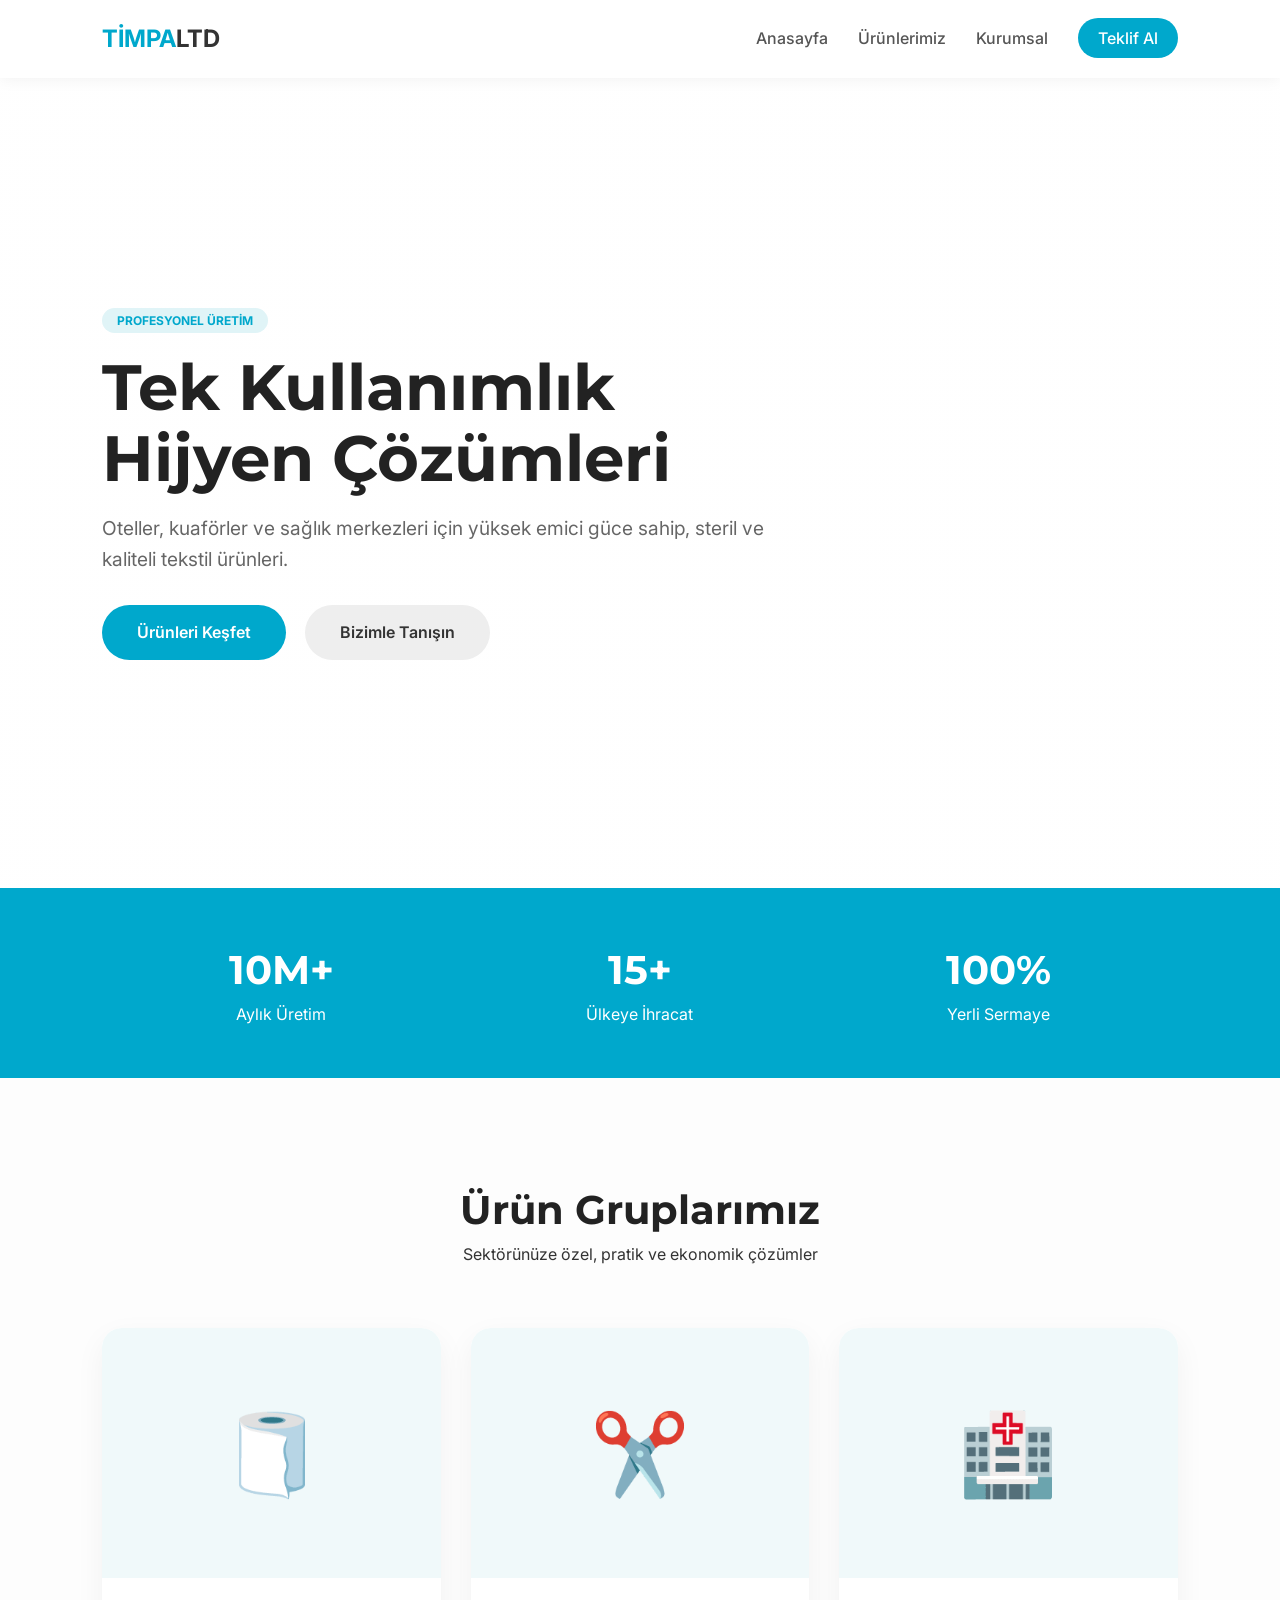
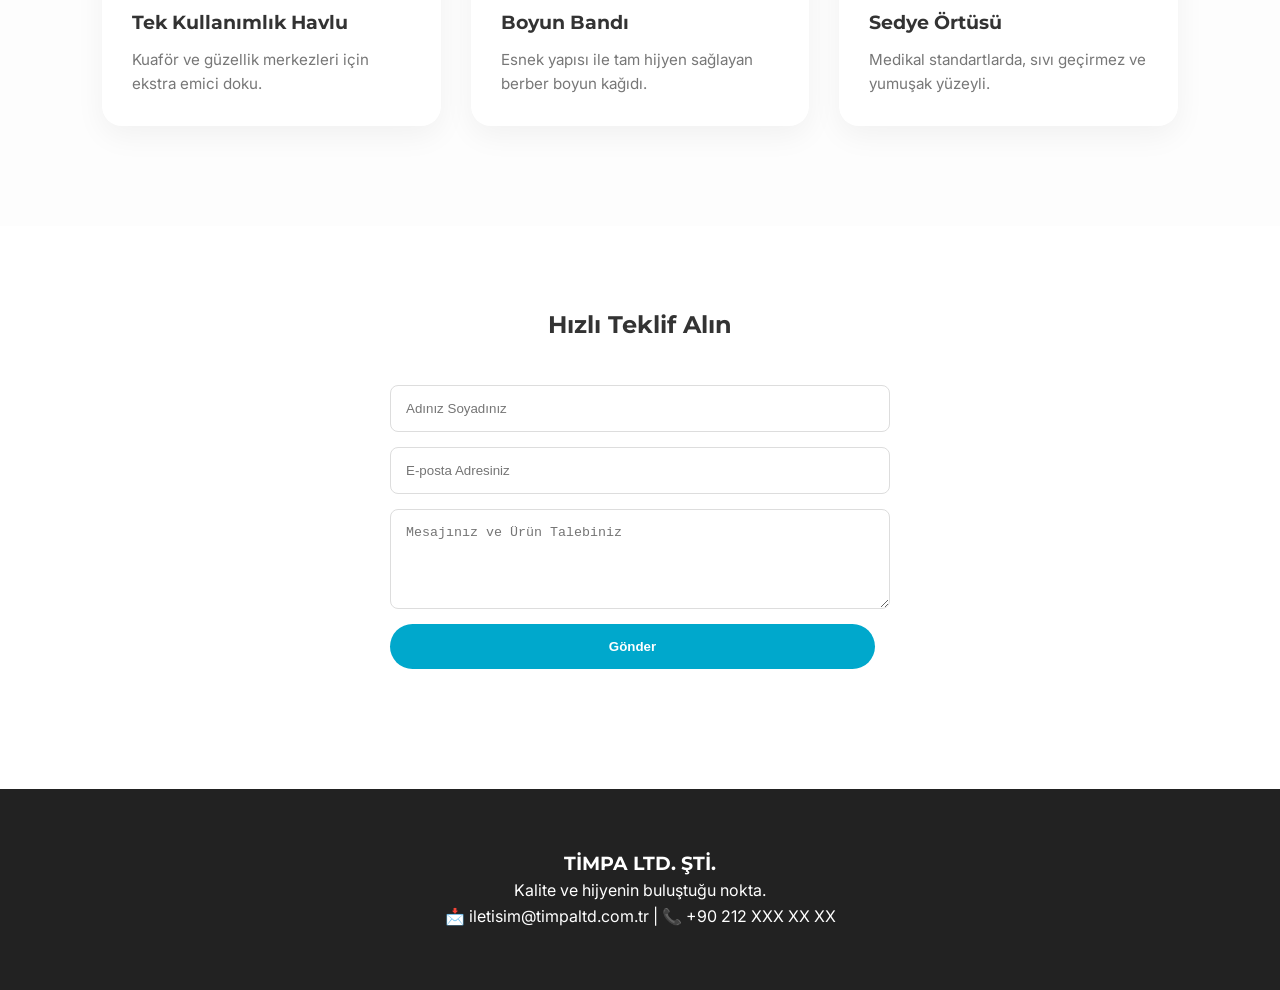
==== index.html @ 2c897931 "Add files via upload" ====
<!DOCTYPE html>
<html lang="tr">
<head>
    <meta charset="UTF-8">
    <meta name="viewport" content="width=device-width, initial-scale=1.0">
    <title>TİMPA | Tek Kullanımlık Hijyenik Ürünler</title>
    <link rel="stylesheet" href="style.css">
    <link href="https://fonts.googleapis.com/css2?family=Inter:wght@300;400;600&family=Montserrat:wght@700&display=swap" rel="stylesheet">
</head>

<body>

    <nav class="navbar">
        <div class="logo">TİMPA<span>LTD</span></div>
        <ul class="nav-links">
            <li><a href="#">Anasayfa</a></li>
            <li><a href="#urunler">Ürünlerimiz</a></li>
            <li><a href="#kurumsal">Kurumsal</a></li>
            <li><a href="#iletisim" class="btn-nav">Teklif Al</a></li>
        </ul>
    </nav>

    <header class="hero">
        <div class="hero-content">
            <span class="badge">PROFESYONEL ÜRETİM</span>
            <h1>Tek Kullanımlık <br>Hijyen Çözümleri</h1>
            <p>Oteller, kuaförler ve sağlık merkezleri için yüksek emici güce sahip, steril ve kaliteli tekstil ürünleri.</p>
            <div class="hero-btns">
                <a href="#urunler" class="btn primary">Ürünleri Keşfet</a>
                <a href="#iletisim" class="btn secondary">Bizimle Tanışın</a>
            </div>
        </div>
    </header>

    <section class="stats">
        <div class="stat-item">
            <h3>10M+</h3>
            <p>Aylık Üretim</p>
        </div>
        <div class="stat-item">
            <h3>15+</h3>
            <p>Ülkeye İhracat</p>
        </div>
        <div class="stat-item">
            <h3>100%</h3>
            <p>Yerli Sermaye</p>
        </div>
    </section>

    <section id="urunler" class="products">
        <div class="section-header">
            <h2>Ürün Gruplarımız</h2>
            <p>Sektörünüze özel, pratik ve ekonomik çözümler</p>
        </div>
        
        <div class="grid-container">
        <div class="product-card">
    <div class="product-img">🧻</div> 
    <div class="product-info">
        <h3>Tek Kullanımlık Havlu</h3>
        <p>Kuaför ve güzellik merkezleri için ekstra emici doku.</p>
    </div>
</div>
            <div class="product-card">
                <div class="product-img">✂️</div>
                <div class="product-info">
                    <h3>Boyun Bandı</h3>
                    <p>Esnek yapısı ile tam hijyen sağlayan berber boyun kağıdı.</p>
                </div>
            </div>
            <div class="product-card">
                <div class="product-img">🏥</div>
                <div class="product-info">
                    <h3>Sedye Örtüsü</h3>
                    <p>Medikal standartlarda, sıvı geçirmez ve yumuşak yüzeyli.</p>
                </div>
            </div>
        </div>
    </section>
<section id="iletisim-form" style="padding: 80px 8%; background: #fff; text-align: center;">
    <h2>Hızlı Teklif Alın</h2>
    <form style="max-width: 500px; margin: 40px auto; display: flex; flex-direction: column; gap: 15px;">
        <input type="text" placeholder="Adınız Soyadınız" style="padding: 15px; border: 1px solid #ddd; border-radius: 8px;">
        <input type="email" placeholder="E-posta Adresiniz" style="padding: 15px; border: 1px solid #ddd; border-radius: 8px;">
        <textarea placeholder="Mesajınız ve Ürün Talebiniz" style="padding: 15px; border: 1px solid #ddd; border-radius: 8px; height: 100px;"></textarea>
        <button type="submit" class="btn primary" style="border: none; cursor: pointer;">Gönder</button>
    </form>
</section>
    <footer id="iletisim">
        <div class="footer-content">
            <h3>TİMPA LTD. ŞTİ.</h3>
            <p>Kalite ve hijyenin buluştuğu nokta.</p>
            <p>📩 iletisim@timpaltd.com.tr | 📞 +90 212 XXX XX XX</p>
        </div>
    </footer>

</body>
</html>
---- style.css ----
/* Temel Ayarlar */
* {
    margin: 0;
    padding: 0;
    box-sizing: border-box;
}

body {
    font-family: 'Inter', sans-serif;
    color: #333;
    line-height: 1.6;
    background-color: #fdfdfd;
}

h1, h2, h3 {
    font-family: 'Montserrat', sans-serif;
}

/* Navigasyon */
.navbar {
    display: flex;
    justify-content: space-between;
    align-items: center;
    padding: 20px 8%;
    background: white;
    box-shadow: 0 2px 15px rgba(0,0,0,0.05);
    position: sticky;
    top: 0;
    z-index: 1000;
}

.logo {
    font-size: 24px;
    font-weight: 700;
    color: #00a8cc; /* Hijyen Turkuazı */
}

.logo span { color: #333; }

.nav-links {
    display: flex;
    list-style: none;
    align-items: center;
}

.nav-links li { margin-left: 30px; }

.nav-links a {
    text-decoration: none;
    color: #555;
    font-weight: 500;
    transition: 0.3s;
}

.nav-links a:hover { color: #00a8cc; }

.btn-nav {
    background: #00a8cc;
    color: white !important;
    padding: 10px 20px;
    border-radius: 50px;
}

/* Hero Alanı */
.hero {
    height: 90vh;
    background: linear-gradient(rgba(255,255,255,0.85), rgba(255,255,255,0.85)), 
                url('https://images.unsplash.com/photo-1584622650111-993a426fbf0a?auto=format&fit=crop&q=80&w=1600');
    background-size: cover;
    display: flex;
    align-items: center;
    padding: 0 8%;
}

.hero-content { max-width: 700px; }

.badge {
    background: #e0f4f7;
    color: #00a8cc;
    padding: 5px 15px;
    border-radius: 50px;
    font-size: 12px;
    font-weight: 700;
}

.hero h1 {
    font-size: 4rem;
    color: #222;
    margin: 20px 0;
    line-height: 1.1;
}

.hero p {
    font-size: 1.2rem;
    color: #666;
    margin-bottom: 30px;
}

.btn {
    padding: 15px 35px;
    text-decoration: none;
    border-radius: 50px;
    font-weight: 600;
    display: inline-block;
    transition: 0.3s;
}

.primary { background: #00a8cc; color: white; margin-right: 15px; }
.secondary { background: #eee; color: #333; }
.btn:hover { transform: translateY(-3px); box-shadow: 0 5px 15px rgba(0,0,0,0.1); }

/* İstatistikler */
.stats {
    display: flex;
    justify-content: space-around;
    padding: 50px 8%;
    background: #00a8cc;
    color: white;
    text-align: center;
}

.stat-item h3 { font-size: 2.5rem; }

/* Ürünler */
.products { padding: 100px 8%; }

.section-header { text-align: center; margin-bottom: 60px; }
.section-header h2 { font-size: 2.5rem; color: #222; }

.grid-container {
    display: grid;
    grid-template-columns: repeat(auto-fit, minmax(300px, 1fr));
    gap: 30px;
}

.product-card {
    background: white;
    border-radius: 20px;
    overflow: hidden;
    box-shadow: 0 10px 30px rgba(0,0,0,0.05);
    transition: 0.3s;
}

.product-card:hover { transform: translateY(-10px); }

.product-img {
    height: 250px;
    background: #f0f9fa;
    display: flex;
    align-items: center;
    justify-content: center;
    font-size: 80px;
}

.product-info { padding: 30px; }
.product-info h3 { margin-bottom: 10px; }
.product-info p { color: #777; font-size: 0.95rem; }

/* Footer */
footer {
    background: #222;
    color: white;
    padding: 60px 8%;
    text-align: center;
}
/* Sayfa yüklendiğinde içerikler yavaşça belirsin */
@keyframes fadeInUp {
    from { opacity: 0; transform: translateY(20px); }
    to { opacity: 1; transform: translateY(0); }
}

.hero-content, .product-card {
    animation: fadeInUp 0.8s ease-out forwards;
}
/* Mobil Ayarlar */
@media (max-width: 768px) {
    .navbar {
        padding: 15px 5%;
    }
    
    .nav-links {
        display: none; /* Mobilde menüyü şimdilik gizleyelim, profesyonel durur */
    }

    .hero h1 {
        font-size: 2.5rem; /* Yazıyı telefona göre küçülttük */
    }

    .hero {
        padding: 0 5%;
        text-align: center;
    }

    .stats {
        flex-direction: column; /* Sayıları alt alta dizdik */
        gap: 30px;
    }

    .grid-container {
        grid-template-columns: 1fr; /* Ürünleri tek sütun yaptık */
    }
}
/* Kart içindeki liste özellikleri */
.product-info ul {
    list-style: none;
    margin-top: 15px;
    font-size: 0.85rem;
    color: #666;
    text-align: left; /* Bilgiler sola yaslı daha iyi okunur */
}

.product-info li {
    margin-bottom: 5px;
}

.product-info li::before {
    content: "•";
    color: #00a8cc;
    font-weight: bold;
    display: inline-block; 
    width: 1em;
}
.product-card {
    position: relative;
    transition: all 0.5s cubic-bezier(0.4, 0, 0.2, 1);
    cursor: pointer;
}

.product-card::after {
    content: 'Detayları Gör →';
    position: absolute;
    bottom: -20px;
    left: 50%;
    transform: translateX(-50%);
    opacity: 0;
    color: #00a8cc;
    font-weight: bold;
    transition: 0.3s;
}

.product-card:hover {
    transform: translateY(-15px) scale(1.02);
    box-shadow: 0 20px 40px rgba(0,168,204,0.15);
}

.product-card:hover::after {
    opacity: 1;
    bottom: 20px;
}
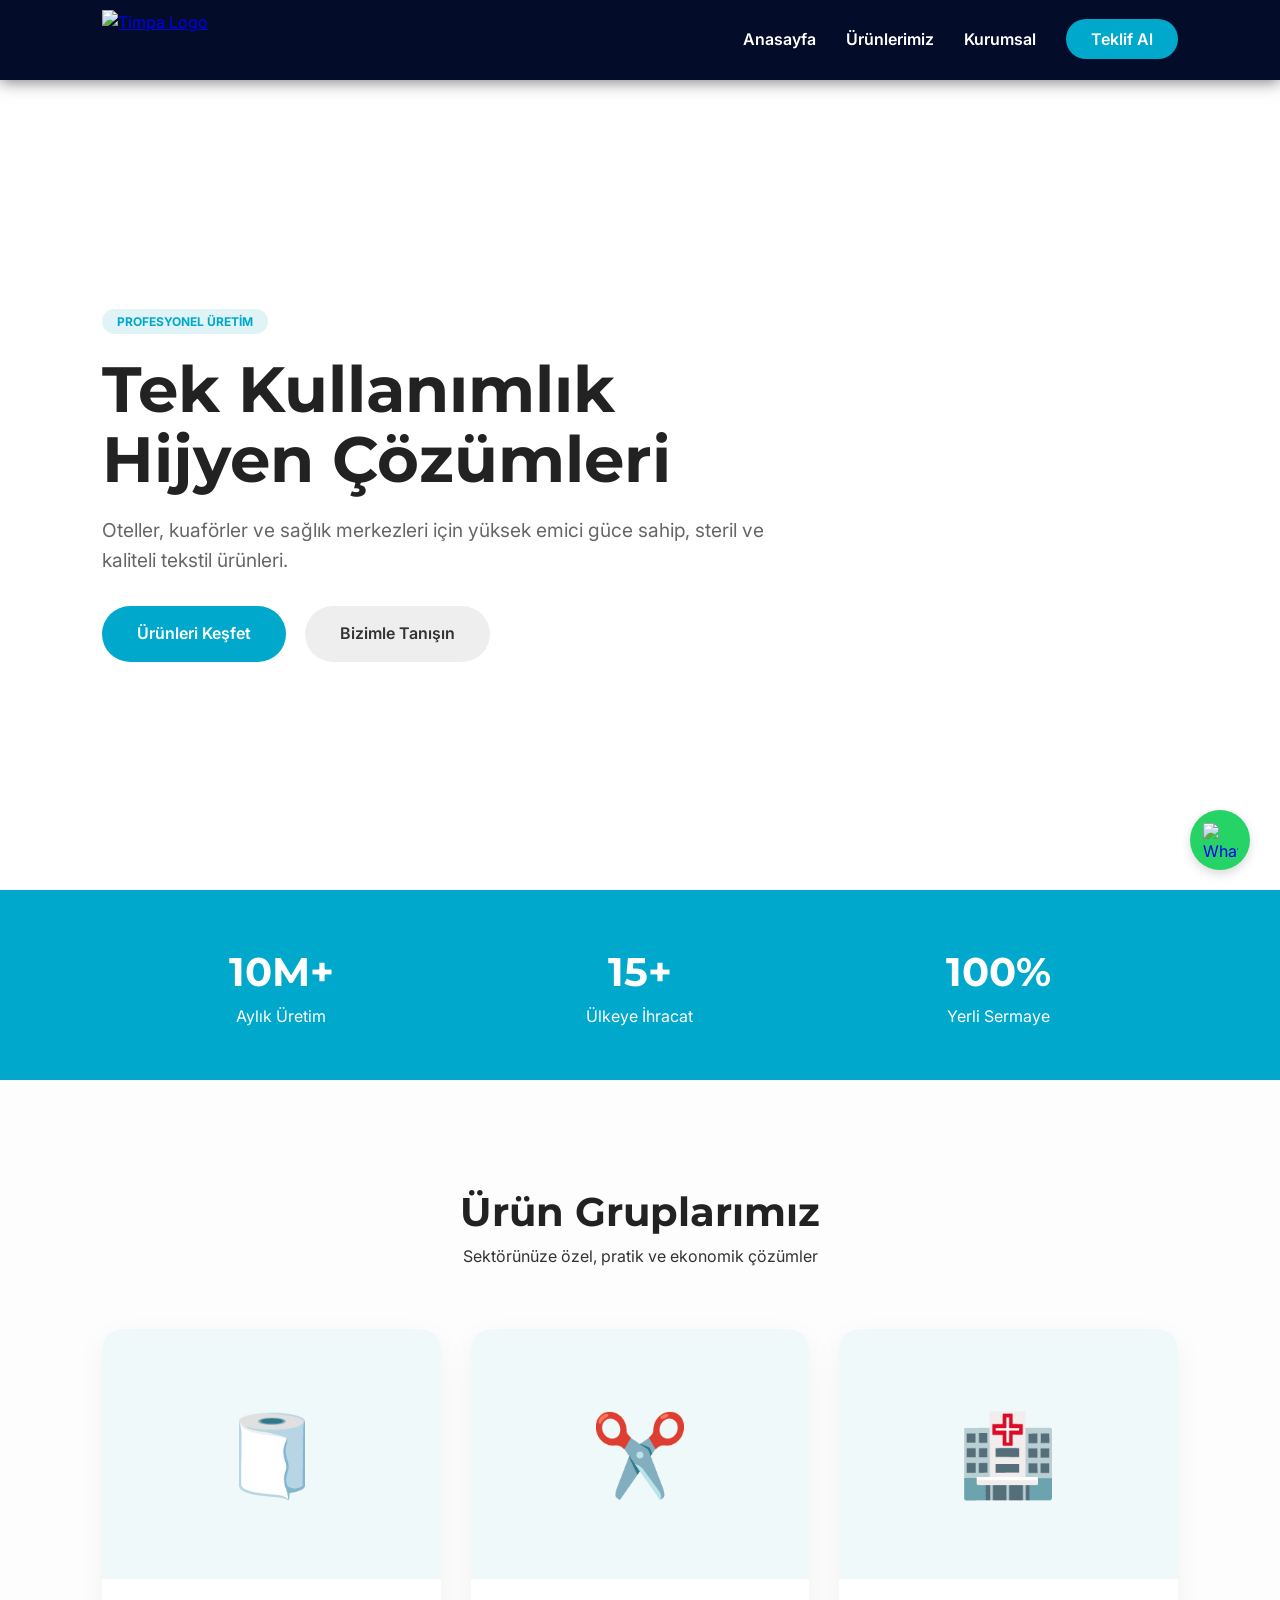
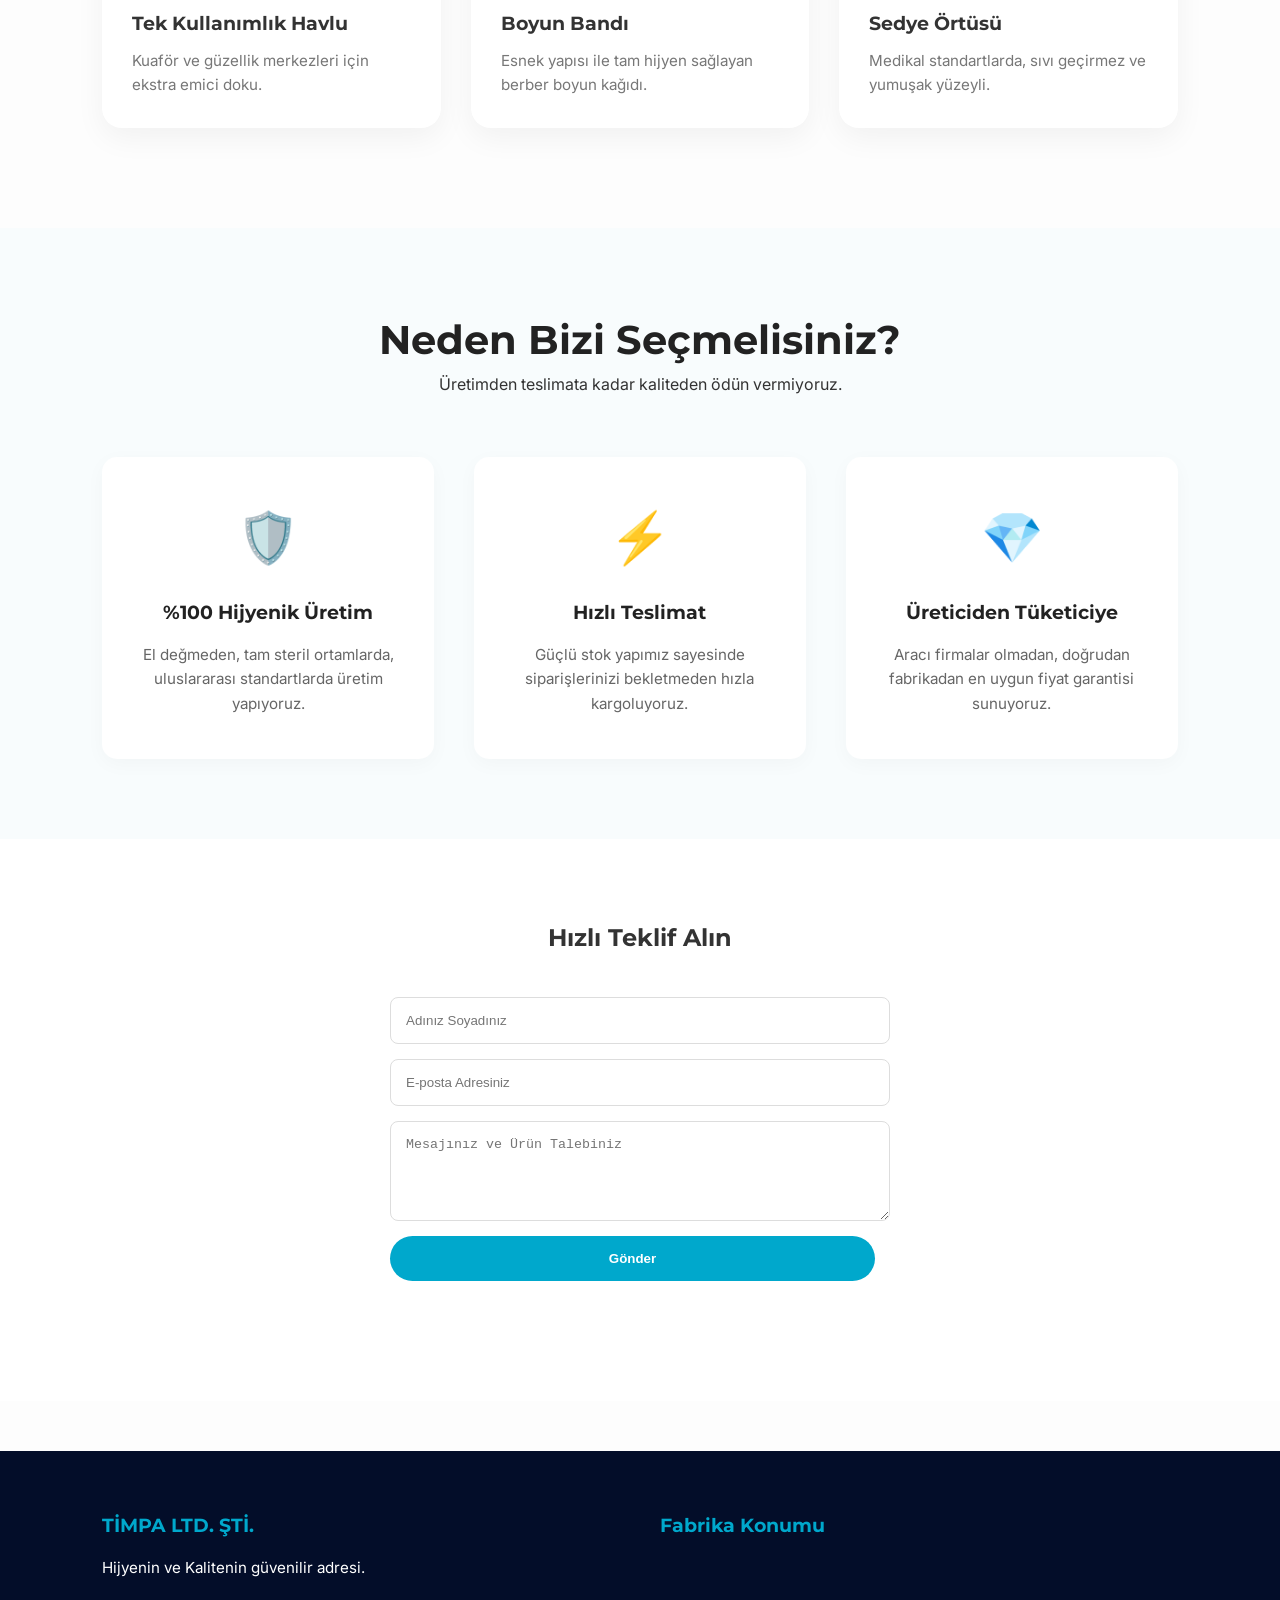
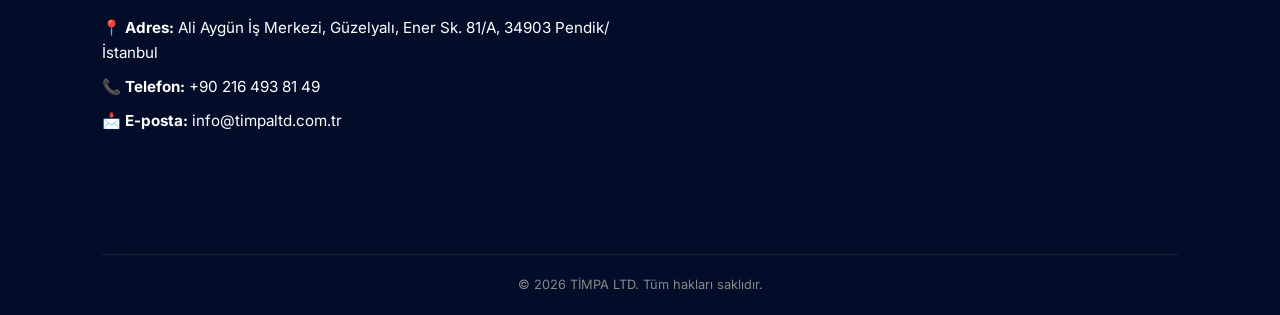
==== commit 703a60ad: "Add files via upload" ====
--- a/index.html
+++ b/index.html
@@ -11,7 +11,19 @@
 <body>
 
     <nav class="navbar">
-        <div class="logo">TİMPA<span>LTD</span></div>
+<a href="#" class="logo-link">
+            <img src="logo.jpg" alt="Timpa Logo" class="site-logo">
+        </a>   
+        
+        <div class="menu-toggle" id="mobile-menu">
+        <span class="bar"></span>
+        <span class="bar"></span>
+        <span class="bar"></span>
+    </div>
+        
+        
+        
+        
         <ul class="nav-links">
             <li><a href="#">Anasayfa</a></li>
             <li><a href="#urunler">Ürünlerimiz</a></li>
@@ -77,6 +89,30 @@
             </div>
         </div>
     </section>
+    <section class="why-us">
+        <div class="section-header">
+            <h2>Neden Bizi Seçmelisiniz?</h2>
+            <p>Üretimden teslimata kadar kaliteden ödün vermiyoruz.</p>
+        </div>
+        
+        <div class="features-grid">
+            <div class="feature-box">
+                <div class="feature-icon">🛡️</div>
+                <h3>%100 Hijyenik Üretim</h3>
+                <p>El değmeden, tam steril ortamlarda, uluslararası standartlarda üretim yapıyoruz.</p>
+            </div>
+            <div class="feature-box">
+                <div class="feature-icon">⚡</div>
+                <h3>Hızlı Teslimat</h3>
+                <p>Güçlü stok yapımız sayesinde siparişlerinizi bekletmeden hızla kargoluyoruz.</p>
+            </div>
+            <div class="feature-box">
+                <div class="feature-icon">💎</div>
+                <h3>Üreticiden Tüketiciye</h3>
+                <p>Aracı firmalar olmadan, doğrudan fabrikadan en uygun fiyat garantisi sunuyoruz.</p>
+            </div>
+        </div>
+    </section>
 <section id="iletisim-form" style="padding: 80px 8%; background: #fff; text-align: center;">
     <h2>Hızlı Teklif Alın</h2>
     <form style="max-width: 500px; margin: 40px auto; display: flex; flex-direction: column; gap: 15px;">
@@ -86,13 +122,48 @@
         <button type="submit" class="btn primary" style="border: none; cursor: pointer;">Gönder</button>
     </form>
 </section>
-    <footer id="iletisim">
-        <div class="footer-content">
+
+ <footer id="iletisim">
+    <div class="footer-container">
+        <div class="footer-left">
             <h3>TİMPA LTD. ŞTİ.</h3>
-            <p>Kalite ve hijyenin buluştuğu nokta.</p>
-            <p>📩 iletisim@timpaltd.com.tr | 📞 +90 212 XXX XX XX</p>
+            <p>Hijyenin ve Kalitenin güvenilir adresi.</p>
+            <br>
+            <p>📍 <strong>Adres:</strong> Ali Aygün İş Merkezi, Güzelyalı, Ener Sk. 81/A, 34903 Pendik/İstanbul</p>
+            <p>📞 <strong>Telefon:</strong> +90 216 493 81 49 </p>
+            <p>📩 <strong>E-posta:</strong> info@timpaltd.com.tr</p>
         </div>
-    </footer>
+        
+        <div class="footer-right">
+            <h3>Fabrika Konumu</h3>
+            <div class="map-container">
+<iframe 
+                    src="https://www.google.com/maps/embed?pb=!1m18!1m12!1m3!1d3015.543161479813!2d29.277577076555!3d40.86401397137172!2m3!1f0!2f0!3f0!3m2!1i1024!2i768!4f13.1!3m3!1m2!1s0x14cadcc2725084cd%3A0xe5679f366acc2a7f!2sAli%20Ayg%C3%BCn%20%C4%B0%C5%9F%20Merkezi!5e0!3m2!1str!2str!4v1710000000000!5m2!1str!2str" 
+                    width="100%" 
+                    height="250" 
+                    style="border:0; border-radius: 10px;" 
+                    allowfullscreen="" 
+                    loading="lazy" 
+                    referrerpolicy="no-referrer-when-downgrade">
+</iframe>
 
+            </div>
+        </div>
+    </div>
+    <div class="footer-bottom">
+        <p>© 2026 TİMPA LTD. Tüm hakları saklıdır.</p>
+    </div>
+</footer>
+<a href="https://wa.me/905323037309" class="whatsapp-btn" target="_blank">
+        <img src="https://upload.wikimedia.org/wikipedia/commons/6/6b/WhatsApp.svg" alt="WhatsApp İletişim">
+    </a>
+    <script>
+    const menu = document.querySelector('#mobile-menu');
+    const menuLinks = document.querySelector('.nav-links');
+
+    menu.addEventListener('click', function() {
+        menuLinks.classList.toggle('active');
+    });
+</script>
 </body>
 </html>
--- a/style.css
+++ b/style.css
@@ -16,26 +16,30 @@
     font-family: 'Montserrat', sans-serif;
 }
 
-/* Navigasyon */
 .navbar {
     display: flex;
     justify-content: space-between;
     align-items: center;
-    padding: 20px 8%;
-    background: white;
-    box-shadow: 0 2px 15px rgba(0,0,0,0.05);
+    padding: 0 8%;
+    height: 80px; /* Menünün kalınlığını sabitledik */
+    background-color: #030d29; /* Logonun kendi koyu lacivert rengi */
+    box-shadow: 0 2px 15px rgba(0,0,0,0.5); /* Koyu temaya uygun alt gölge */
     position: sticky;
     top: 0;
     z-index: 1000;
 }
 
-.logo {
-    font-size: 24px;
-    font-weight: 700;
-    color: #00a8cc; /* Hijyen Turkuazı */
-}
-
-.logo span { color: #333; }
+.logo-link {
+    display: flex;
+    align-items: center;
+}
+
+/* Logonun etrafındaki kavisleri ve gölgeleri sildik ki arka planla erisin */
+.site-logo {
+    height: 60px; /* Logoyu menüye tam oturacak şekilde ayarladık */
+    width: auto;
+    display: block;
+}
 
 .nav-links {
     display: flex;
@@ -45,21 +49,27 @@
 
 .nav-links li { margin-left: 30px; }
 
+/* Arka plan lacivert olduğu için menü yazılarını bembeyaz yaptık */
 .nav-links a {
     text-decoration: none;
-    color: #555;
-    font-weight: 500;
-    transition: 0.3s;
-}
-
-.nav-links a:hover { color: #00a8cc; }
-
+    color: #ffffff; 
+    font-weight: 600;
+    transition: 0.3s;
+}
+
+.nav-links a:hover { color: #00a8cc; } /* Üstüne gelince turkuaz parlar */
+
+/* Teklif Al Butonu (Bunu koruduk, rengi ve şekli aynı) */
 .btn-nav {
     background: #00a8cc;
     color: white !important;
-    padding: 10px 20px;
+    padding: 10px 25px;
     border-radius: 50px;
-}
+    font-weight: bold;
+}
+
+
+
 
 /* Hero Alanı */
 .hero {
@@ -157,12 +167,43 @@
 .product-info p { color: #777; font-size: 0.95rem; }
 
 /* Footer */
+
 footer {
-    background: #222;
+    background: #030d29; /* Menü rengimizle aynı lacivert */
     color: white;
-    padding: 60px 8%;
+    padding: 60px 8% 20px 8%;
+    margin-top: 50px;
+}
+
+.footer-container {
+    display: grid;
+    grid-template-columns: repeat(auto-fit, minmax(300px, 1fr));
+    gap: 40px;
+    margin-bottom: 40px;
+}
+
+.footer-left h3 { margin-bottom: 15px; color: #00a8cc; }
+.footer-left p { margin-bottom: 10px; font-size: 0.95rem; line-height: 1.6; }
+
+.footer-right h3 { margin-bottom: 15px; color: #00a8cc; }
+
+.footer-bottom {
     text-align: center;
-}
+    border-top: 1px solid #1a2333;
+    padding-top: 20px;
+    font-size: 0.8rem;
+    color: #888;
+}
+
+.map-container { overflow: hidden; border-radius: 10px; }
+
+
+
+
+
+
+
+
 /* Sayfa yüklendiğinde içerikler yavaşça belirsin */
 @keyframes fadeInUp {
     from { opacity: 0; transform: translateY(20px); }
@@ -173,33 +214,62 @@
     animation: fadeInUp 0.8s ease-out forwards;
 }
 /* Mobil Ayarlar */
-@media (max-width: 768px) {
+/* Yepyeni Mobil Ayarlar */
+@media screen and (max-width: 768px) {
     .navbar {
-        padding: 15px 5%;
-    }
-    
+        padding: 10px 5%;
+        height: 70px;
+    }
+
+    .menu-toggle {
+        display: block;
+        cursor: pointer;
+    }
+
+    .menu-toggle .bar {
+        display: block;
+        width: 25px;
+        height: 3px;
+        margin: 5px auto;
+        background-color: white;
+        transition: 0.3s;
+    }
+
     .nav-links {
-        display: none; /* Mobilde menüyü şimdilik gizleyelim, profesyonel durur */
-    }
-
-    .hero h1 {
-        font-size: 2.5rem; /* Yazıyı telefona göre küçülttük */
-    }
-
-    .hero {
-        padding: 0 5%;
+        display: none; /* JavaScript ile 'active' olunca açılacak */
+        flex-direction: column;
+        width: 100%;
+        position: absolute;
+        top: 70px;
+        left: 0;
+        background-color: #030d29; /* Menü renginle aynı */
+        padding: 20px 0;
         text-align: center;
-    }
-
-    .stats {
-        flex-direction: column; /* Sayıları alt alta dizdik */
-        gap: 30px;
-    }
-
-    .grid-container {
-        grid-template-columns: 1fr; /* Ürünleri tek sütun yaptık */
-    }
-}
+        box-shadow: 0 10px 20px rgba(0,0,0,0.3);
+        z-index: 1001;
+    }
+
+    .nav-links.active {
+        display: flex;
+    }
+
+    .nav-links li {
+        margin: 15px 0;
+        margin-left: 0;
+    }
+
+    /* Diğer mobil tasarım ayarların */
+    .hero h1 { font-size: 2.5rem; }
+    .hero { padding: 0 5%; text-align: center; }
+    .stats { flex-direction: column; gap: 30px; }
+    .grid-container { grid-template-columns: 1fr; }
+}
+
+/* Bilgisayarda üç çizgiyi gizle */
+@media screen and (min-width: 769px) {
+    .menu-toggle { display: none; }
+}
+
 /* Kart içindeki liste özellikleri */
 .product-info ul {
     list-style: none;
@@ -246,4 +316,79 @@
 .product-card:hover::after {
     opacity: 1;
     bottom: 20px;
+}
+.why-us {
+    padding: 80px 8%;
+    background-color: #f8fcfd; /* Senin sitenin ferahlık hissine uygun açık mavi/gri bir ton */
+    text-align: center;
+}
+
+.features-grid {
+    display: grid;
+    grid-template-columns: repeat(auto-fit, minmax(250px, 1fr));
+    gap: 40px;
+    margin-top: 40px;
+}
+
+.feature-box {
+    background: white;
+    padding: 40px 20px;
+    border-radius: 15px;
+    box-shadow: 0 5px 20px rgba(0,0,0,0.03);
+    transition: 0.3s;
+    border-bottom: 3px solid transparent;
+}
+
+.feature-box:hover {
+    transform: translateY(-5px); /* Fareyle üstüne gelince hafif yukarı kalkma efekti */
+    border-bottom: 3px solid #00a8cc; /* Altında sitenin turkuaz rengi belirir */
+}
+
+.feature-icon {
+    font-size: 50px;
+    margin-bottom: 20px;
+}
+
+.feature-box h3 {
+    color: #222;
+    margin-bottom: 15px;
+    font-size: 1.2rem;
+}
+
+.feature-box p {
+    color: #666;
+    font-size: 0.95rem;
+}
+/* WhatsApp Sabit Butonu */
+.whatsapp-btn {
+    position: fixed;
+    bottom: 30px;
+    right: 30px;
+    width: 60px;
+    height: 60px;
+    background-color: #25D366;
+    border-radius: 50%;
+    display: flex;
+    justify-content: center;
+    align-items: center;
+    box-shadow: 0 4px 10px rgba(0, 0, 0, 0.15);
+    z-index: 1000;
+    transition: 0.3s;
+    animation: pulse 2s infinite; /* Nabız animasyonu */
+}
+
+.whatsapp-btn img {
+    width: 35px;
+    height: 35px;
+}
+
+.whatsapp-btn:hover {
+    transform: scale(1.1); /* Fareyle üstüne gelince hafif büyür */
+}
+
+/* Nabız Efekti Animasyonu */
+@keyframes pulse {
+    0% { box-shadow: 0 0 0 0 rgba(37, 211, 102, 0.5); }
+    70% { box-shadow: 0 0 0 15px rgba(37, 211, 102, 0); }
+    100% { box-shadow: 0 0 0 0 rgba(37, 211, 102, 0); }
 }
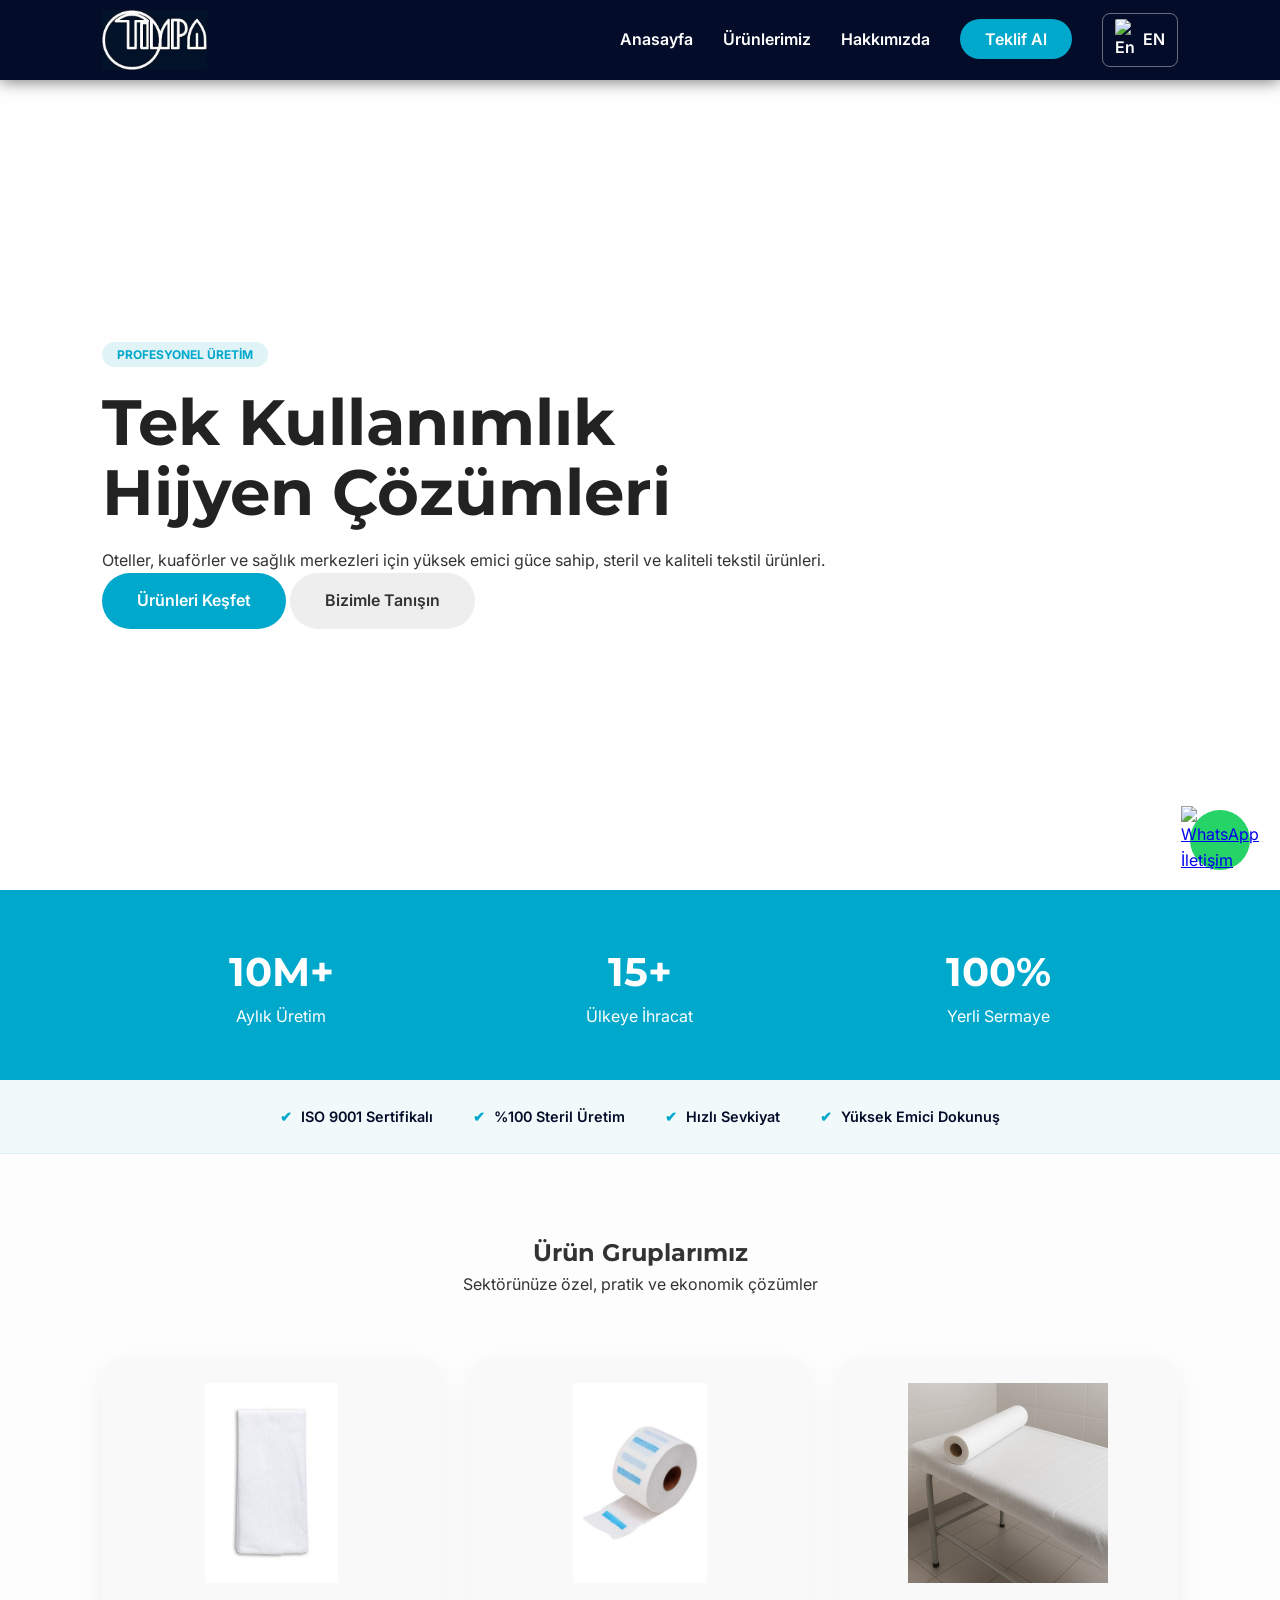
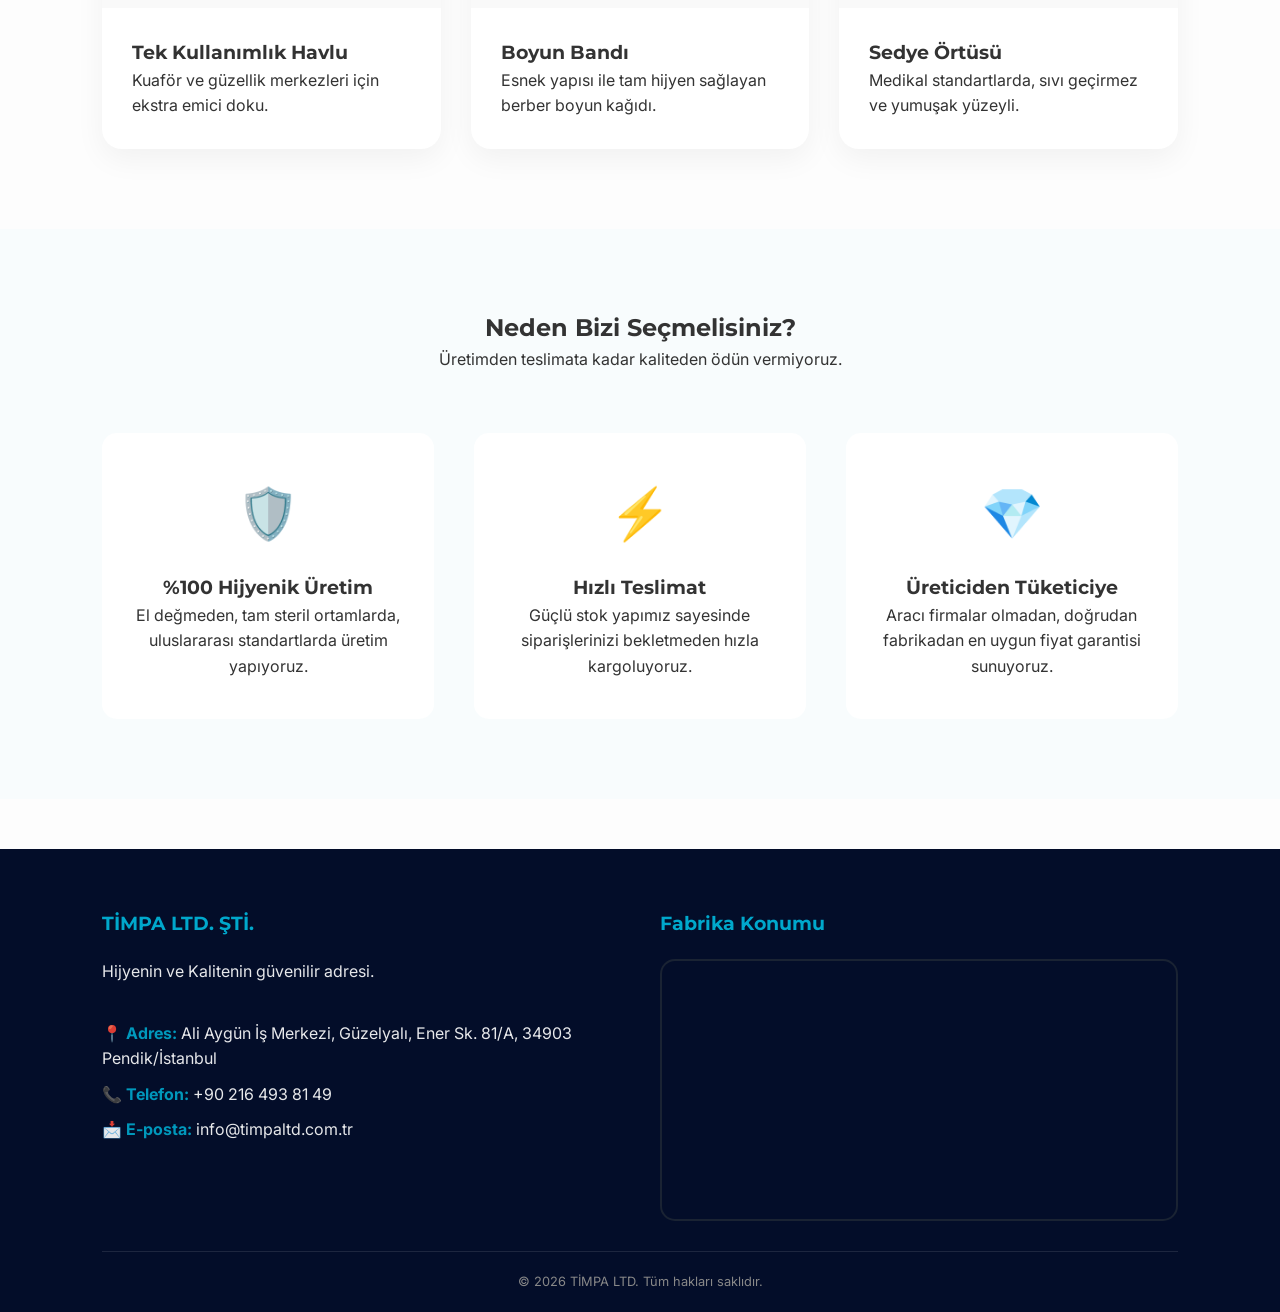
==== commit 7208a8e2: "s" ====
--- a/index.html
+++ b/index.html
@@ -4,6 +4,7 @@
     <meta charset="UTF-8">
     <meta name="viewport" content="width=device-width, initial-scale=1.0">
     <title>TİMPA | Tek Kullanımlık Hijyenik Ürünler</title>
+    <link rel="icon" type="image/jpeg" href="logo.jpg">
     <link rel="stylesheet" href="style.css">
     <link href="https://fonts.googleapis.com/css2?family=Inter:wght@300;400;600&family=Montserrat:wght@700&display=swap" rel="stylesheet">
 </head>
@@ -11,25 +12,27 @@
 <body>
 
     <nav class="navbar">
-<a href="#" class="logo-link">
+        <a href="#" class="logo-link">
             <img src="logo.jpg" alt="Timpa Logo" class="site-logo">
         </a>   
         
         <div class="menu-toggle" id="mobile-menu">
-        <span class="bar"></span>
-        <span class="bar"></span>
-        <span class="bar"></span>
-    </div>
-        
-        
-        
-        
-        <ul class="nav-links">
-            <li><a href="#">Anasayfa</a></li>
-            <li><a href="#urunler">Ürünlerimiz</a></li>
-            <li><a href="#kurumsal">Kurumsal</a></li>
-            <li><a href="#iletisim" class="btn-nav">Teklif Al</a></li>
-        </ul>
+            <span class="bar"></span>
+            <span class="bar"></span>
+            <span class="bar"></span>
+        </div>
+        
+     <ul class="nav-links">
+    <li><a href="index.html">Anasayfa</a></li>
+    <li><a href="urunler.html">Ürünlerimiz</a></li>
+    <li><a href="hakkimizda.html">Hakkımızda</a></li>
+    <li><a href="#iletisim" class="btn-nav" id="teklifBtn">Teklif Al</a></li>
+    <li>
+        <a href="index-en.html" class="lang-switch">
+            <img src="https://cdn-icons-png.flaticon.com/512/197/197374.png" alt="English" class="lang-img"> EN
+        </a>
+    </li>
+</ul>
     </nav>
 
     <header class="hero">
@@ -59,6 +62,13 @@
         </div>
     </section>
 
+    <div class="quality-badges">
+        <div class="badge-item"><span>✔</span> ISO 9001 Sertifikalı</div>
+        <div class="badge-item"><span>✔</span> %100 Steril Üretim</div>
+        <div class="badge-item"><span>✔</span> Hızlı Sevkiyat</div>
+        <div class="badge-item"><span>✔</span> Yüksek Emici Dokunuş</div>
+    </div>
+
     <section id="urunler" class="products">
         <div class="section-header">
             <h2>Ürün Gruplarımız</h2>
@@ -66,22 +76,30 @@
         </div>
         
         <div class="grid-container">
-        <div class="product-card">
-    <div class="product-img">🧻</div> 
-    <div class="product-info">
-        <h3>Tek Kullanımlık Havlu</h3>
-        <p>Kuaför ve güzellik merkezleri için ekstra emici doku.</p>
-    </div>
-</div>
             <div class="product-card">
-                <div class="product-img">✂️</div>
+                <div class="product-img-container">
+                    <img src="havlu.jpg" alt="Tek Kullanımlık Havlu">
+                </div>
+                <div class="product-info">
+                    <h3>Tek Kullanımlık Havlu</h3>
+                    <p>Kuaför ve güzellik merkezleri için ekstra emici doku.</p>
+                </div>
+            </div>
+
+            <div class="product-card">
+                <div class="product-img-container">
+                    <img src="boyun-bandi.jpg" alt="Boyun Bandı">
+                </div>
                 <div class="product-info">
                     <h3>Boyun Bandı</h3>
                     <p>Esnek yapısı ile tam hijyen sağlayan berber boyun kağıdı.</p>
                 </div>
             </div>
+
             <div class="product-card">
-                <div class="product-img">🏥</div>
+                <div class="product-img-container">
+                    <img src="sedye-ortusu.jpg" alt="Sedye Örtüsü">
+                </div>
                 <div class="product-info">
                     <h3>Sedye Örtüsü</h3>
                     <p>Medikal standartlarda, sıvı geçirmez ve yumuşak yüzeyli.</p>
@@ -89,6 +107,7 @@
             </div>
         </div>
     </section>
+
     <section class="why-us">
         <div class="section-header">
             <h2>Neden Bizi Seçmelisiniz?</h2>
@@ -113,57 +132,76 @@
             </div>
         </div>
     </section>
-<section id="iletisim-form" style="padding: 80px 8%; background: #fff; text-align: center;">
-    <h2>Hızlı Teklif Alın</h2>
-    <form style="max-width: 500px; margin: 40px auto; display: flex; flex-direction: column; gap: 15px;">
-        <input type="text" placeholder="Adınız Soyadınız" style="padding: 15px; border: 1px solid #ddd; border-radius: 8px;">
-        <input type="email" placeholder="E-posta Adresiniz" style="padding: 15px; border: 1px solid #ddd; border-radius: 8px;">
-        <textarea placeholder="Mesajınız ve Ürün Talebiniz" style="padding: 15px; border: 1px solid #ddd; border-radius: 8px; height: 100px;"></textarea>
-        <button type="submit" class="btn primary" style="border: none; cursor: pointer;">Gönder</button>
-    </form>
-</section>
-
- <footer id="iletisim">
-    <div class="footer-container">
-        <div class="footer-left">
-            <h3>TİMPA LTD. ŞTİ.</h3>
-            <p>Hijyenin ve Kalitenin güvenilir adresi.</p>
-            <br>
-            <p>📍 <strong>Adres:</strong> Ali Aygün İş Merkezi, Güzelyalı, Ener Sk. 81/A, 34903 Pendik/İstanbul</p>
-            <p>📞 <strong>Telefon:</strong> +90 216 493 81 49 </p>
-            <p>📩 <strong>E-posta:</strong> info@timpaltd.com.tr</p>
-        </div>
-        
-        <div class="footer-right">
-            <h3>Fabrika Konumu</h3>
-            <div class="map-container">
-<iframe 
-                    src="https://www.google.com/maps/embed?pb=!1m18!1m12!1m3!1d3015.543161479813!2d29.277577076555!3d40.86401397137172!2m3!1f0!2f0!3f0!3m2!1i1024!2i768!4f13.1!3m3!1m2!1s0x14cadcc2725084cd%3A0xe5679f366acc2a7f!2sAli%20Ayg%C3%BCn%20%C4%B0%C5%9F%20Merkezi!5e0!3m2!1str!2str!4v1710000000000!5m2!1str!2str" 
-                    width="100%" 
-                    height="250" 
-                    style="border:0; border-radius: 10px;" 
-                    allowfullscreen="" 
-                    loading="lazy" 
-                    referrerpolicy="no-referrer-when-downgrade">
+
+    <footer id="iletisim">
+        <div class="footer-container">
+            <div class="footer-left">
+                <h3>TİMPA LTD. ŞTİ.</h3>
+                <p>Hijyenin ve Kalitenin güvenilir adresi.</p>
+                <br>
+                <p>📍 <strong>Adres:</strong> Ali Aygün İş Merkezi, Güzelyalı, Ener Sk. 81/A, 34903 Pendik/İstanbul</p>
+                <p>📞 <strong>Telefon:</strong> +90 216 493 81 49 </p>
+                <p>📩 <strong>E-posta:</strong> info@timpaltd.com.tr</p>
+            </div>
+            
+            <div class="footer-right">
+                <h3>Fabrika Konumu</h3>
+                <div class="map-container">
+ <iframe 
+    src="https://www.google.com/maps/embed?pb=!1m18!1m12!1m3!1d3015.543161479813!2d29.277577076555!3d40.86401397137172!2m3!1f0!2f0!3f0!3m2!1i1024!2i768!4f13.1!3m3!1m2!1s0x14cadcc2725084cd%3A0xe5679f366acc2a7f!2sAli%20Ayg%C3%BCn%20%C4%B0%C5%9F%20Merkezi!5e0!3m2!1str!2str!4v1710000000000!5m2!1str!2str" 
+    width="100%" 
+    height="250" 
+    style="border:0; border-radius: 10px;" 
+    allowfullscreen="" 
+    loading="lazy" 
+    referrerpolicy="no-referrer-when-downgrade">
 </iframe>
-
-            </div>
+                </div>
+            </div>
+        </div>
+        <div class="footer-bottom">
+            <p>© 2026 TİMPA LTD. Tüm hakları saklıdır.</p>
+        </div>
+    </footer>
+
+    <div id="teklifModal" class="modal">
+        <div class="modal-content">
+            <span class="close">×</span>
+            <h2>Teklif Alın</h2>
+            <p>İhtiyaçlarınızı bize iletin, en kısa sürede dönelim.</p>
+  <form action="gonder.php" method="POST" id="teklifForm">
+    <input type="text" name="adsoyad" placeholder="Adınız Soyadınız" required>
+    <input type="tel" name="telefon" placeholder="Telefon Numaranız" required>
+    <input type="email" name="email" placeholder="E-posta Adresiniz" required>
+    <select name="urun">
+        <option value="Havlu">Tek Kullanımlık Havlu</option>
+        <option value="Boyun Bandı">Boyun Bandı</option>
+        <option value="Sedye Örtüsü">Sedye Örtüsü</option>
+    </select>
+    <textarea name="mesaj" placeholder="Mesajınız..."></textarea>
+    <button type="submit" class="btn primary">Teklif İste</button>
+</form>
         </div>
     </div>
-    <div class="footer-bottom">
-        <p>© 2026 TİMPA LTD. Tüm hakları saklıdır.</p>
-    </div>
-</footer>
-<a href="https://wa.me/905323037309" class="whatsapp-btn" target="_blank">
+
+    <a href="https://wa.me/905323037309" class="whatsapp-btn" target="_blank">
         <img src="https://upload.wikimedia.org/wikipedia/commons/6/6b/WhatsApp.svg" alt="WhatsApp İletişim">
     </a>
+
     <script>
-    const menu = document.querySelector('#mobile-menu');
-    const menuLinks = document.querySelector('.nav-links');
-
-    menu.addEventListener('click', function() {
-        menuLinks.classList.toggle('active');
-    });
-</script>
+        // Mobil Menü Mantığı
+        const menu = document.querySelector('#mobile-menu');
+        const menuLinks = document.querySelector('.nav-links');
+        menu.addEventListener('click', () => menuLinks.classList.toggle('active'));
+
+        // Modal (Açılır Pencere) Mantığı
+        const modal = document.getElementById("teklifModal");
+        const btn = document.getElementById("teklifBtn");
+        const span = document.querySelector(".close");
+
+        btn.onclick = () => modal.style.display = "block";
+        span.onclick = () => modal.style.display = "none";
+        window.onclick = (e) => { if (e.target == modal) modal.style.display = "none"; }
+    </script>
 </body>
 </html>
--- a/style.css
+++ b/style.css
@@ -1,394 +1,97 @@
-/* Temel Ayarlar */
-* {
-    margin: 0;
-    padding: 0;
-    box-sizing: border-box;
-}
+/* --- TİMPA PROFESYONEL CSS --- */
 
-body {
-    font-family: 'Inter', sans-serif;
-    color: #333;
-    line-height: 1.6;
-    background-color: #fdfdfd;
-}
+* { margin: 0; padding: 0; box-sizing: border-box; }
+body { font-family: 'Inter', sans-serif; color: #333; line-height: 1.6; background-color: #fdfdfd; overflow-x: hidden; }
+h1, h2, h3 { font-family: 'Montserrat', sans-serif; }
 
-h1, h2, h3 {
-    font-family: 'Montserrat', sans-serif;
-}
+/* Navbar */
+.navbar { display: flex; justify-content: space-between; align-items: center; padding: 0 8%; height: 80px; background-color: #030d29; box-shadow: 0 2px 15px rgba(0,0,0,0.5); position: sticky; top: 0; z-index: 1000; }
+.site-logo { height: 60px; width: auto; display: block; }
+.nav-links { display: flex; list-style: none; align-items: center; }
+.nav-links li { margin-left: 30px; }
+.nav-links a { text-decoration: none; color: #ffffff; font-weight: 600; transition: 0.3s; }
+.nav-links a:hover { color: #00a8cc; }
+.btn-nav { background: #00a8cc; color: white !important; padding: 10px 25px; border-radius: 50px; font-weight: bold; }
 
-.navbar {
-    display: flex;
-    justify-content: space-between;
-    align-items: center;
-    padding: 0 8%;
-    height: 80px; /* Menünün kalınlığını sabitledik */
-    background-color: #030d29; /* Logonun kendi koyu lacivert rengi */
-    box-shadow: 0 2px 15px rgba(0,0,0,0.5); /* Koyu temaya uygun alt gölge */
-    position: sticky;
-    top: 0;
-    z-index: 1000;
-}
-
-.logo-link {
-    display: flex;
-    align-items: center;
-}
-
-/* Logonun etrafındaki kavisleri ve gölgeleri sildik ki arka planla erisin */
-.site-logo {
-    height: 60px; /* Logoyu menüye tam oturacak şekilde ayarladık */
-    width: auto;
-    display: block;
-}
-
-.nav-links {
-    display: flex;
-    list-style: none;
-    align-items: center;
-}
-
-.nav-links li { margin-left: 30px; }
-
-/* Arka plan lacivert olduğu için menü yazılarını bembeyaz yaptık */
-.nav-links a {
-    text-decoration: none;
-    color: #ffffff; 
-    font-weight: 600;
-    transition: 0.3s;
-}
-
-.nav-links a:hover { color: #00a8cc; } /* Üstüne gelince turkuaz parlar */
-
-/* Teklif Al Butonu (Bunu koruduk, rengi ve şekli aynı) */
-.btn-nav {
-    background: #00a8cc;
-    color: white !important;
-    padding: 10px 25px;
-    border-radius: 50px;
-    font-weight: bold;
-}
-
-
-
-
-/* Hero Alanı */
-.hero {
-    height: 90vh;
-    background: linear-gradient(rgba(255,255,255,0.85), rgba(255,255,255,0.85)), 
-                url('https://images.unsplash.com/photo-1584622650111-993a426fbf0a?auto=format&fit=crop&q=80&w=1600');
-    background-size: cover;
-    display: flex;
-    align-items: center;
-    padding: 0 8%;
-}
-
-.hero-content { max-width: 700px; }
-
-.badge {
-    background: #e0f4f7;
-    color: #00a8cc;
-    padding: 5px 15px;
-    border-radius: 50px;
-    font-size: 12px;
-    font-weight: 700;
-}
-
-.hero h1 {
-    font-size: 4rem;
-    color: #222;
-    margin: 20px 0;
-    line-height: 1.1;
-}
-
-.hero p {
-    font-size: 1.2rem;
-    color: #666;
-    margin-bottom: 30px;
-}
-
-.btn {
-    padding: 15px 35px;
-    text-decoration: none;
-    border-radius: 50px;
-    font-weight: 600;
-    display: inline-block;
-    transition: 0.3s;
-}
-
-.primary { background: #00a8cc; color: white; margin-right: 15px; }
+/* Hero */
+.hero { height: 90vh; background: linear-gradient(rgba(255,255,255,0.85), rgba(255,255,255,0.85)), url('https://images.unsplash.com/photo-1584622650111-993a426fbf0a?auto=format&fit=crop&q=80&w=1600'); background-size: cover; background-position: center; display: flex; align-items: center; padding: 0 8%; }
+.hero h1 { font-size: 4rem; color: #222; margin: 20px 0; line-height: 1.1; }
+.badge { background: #e0f4f7; color: #00a8cc; padding: 5px 15px; border-radius: 50px; font-size: 12px; font-weight: 700; }
+.btn { padding: 15px 35px; text-decoration: none; border-radius: 50px; font-weight: 600; display: inline-block; transition: 0.3s; }
+.primary { background: #00a8cc; color: white; border: none; }
 .secondary { background: #eee; color: #333; }
 .btn:hover { transform: translateY(-3px); box-shadow: 0 5px 15px rgba(0,0,0,0.1); }
 
-/* İstatistikler */
-.stats {
-    display: flex;
-    justify-content: space-around;
-    padding: 50px 8%;
-    background: #00a8cc;
-    color: white;
-    text-align: center;
-}
-
+/* Stats & Quality */
+.stats { display: flex; justify-content: space-around; padding: 50px 8%; background: #00a8cc; color: white; text-align: center; }
 .stat-item h3 { font-size: 2.5rem; }
+.quality-badges { display: flex; justify-content: center; gap: 40px; padding: 25px; background: #f1f9fb; border-bottom: 1px solid #e0eff2; font-size: 0.9rem; font-weight: 600; color: #030d29; }
+.badge-item span { color: #00a8cc; margin-right: 5px; }
 
 /* Ürünler */
-.products { padding: 100px 8%; }
+.products { padding: 80px 8%; }
+.section-header { text-align: center; margin-bottom: 60px; }
+.grid-container { display: grid; grid-template-columns: repeat(auto-fit, minmax(300px, 1fr)); gap: 30px; }
+.product-card { background: white; border-radius: 20px; overflow: hidden; box-shadow: 0 10px 30px rgba(0,0,0,0.05); transition: 0.4s; position: relative; }
+.product-card:hover { transform: translateY(-10px); }
+.product-img-container { height: 250px; background: #f9f9f9; display: flex; align-items: center; justify-content: center; overflow: hidden; }
+.product-img-container img { width: 100%; height: 100%; object-fit: contain; padding: 25px; transition: 0.5s; }
+.product-info { padding: 30px; }
 
-.section-header { text-align: center; margin-bottom: 60px; }
-.section-header h2 { font-size: 2.5rem; color: #222; }
+/* Why Us */
+.why-us { padding: 80px 8%; background: #f8fcfd; text-align: center; }
+.features-grid { display: grid; grid-template-columns: repeat(auto-fit, minmax(250px, 1fr)); gap: 40px; margin-top: 40px; }
+.feature-box { background: white; padding: 40px 20px; border-radius: 15px; transition: 0.3s; }
+.feature-box:hover { border-bottom: 3px solid #00a8cc; transform: translateY(-5px); }
+.feature-icon { font-size: 50px; margin-bottom: 20px; }
 
-.grid-container {
-    display: grid;
-    grid-template-columns: repeat(auto-fit, minmax(300px, 1fr));
-    gap: 30px;
+/* Footer */
+footer { background: #030d29; color: white; padding: 60px 8% 20px 8%; margin-top: 50px; }
+.footer-container { display: grid; grid-template-columns: repeat(auto-fit, minmax(300px, 1fr)); gap: 40px; }
+.footer-left h3, .footer-right h3 { margin-bottom: 20px; color: #00a8cc; }
+.footer-left p { color: #ffffff !important; opacity: 0.9; line-height: 1.6; margin-bottom: 10px; }
+.footer-left strong { color: #00a8cc; }
+.map-container { border-radius: 15px; overflow: hidden; border: 2px solid #1a2333; }
+.footer-bottom { text-align: center; border-top: 1px solid rgba(255,255,255,0.1); padding-top: 20px; margin-top: 30px; color: #888; font-size: 0.8rem; }
+
+/* Modal */
+.modal { display: none; position: fixed; z-index: 2000; left: 0; top: 0; width: 100%; height: 100%; background: rgba(3,13,41,0.85); backdrop-filter: blur(5px); }
+.modal-content { background: white; margin: 10% auto; padding: 40px; border-radius: 20px; width: 90%; max-width: 450px; position: relative; animation: slideIn 0.3s; }
+@keyframes slideIn { from { transform: translateY(-30px); opacity: 0; } to { transform: translateY(0); opacity: 1; } }
+.close { position: absolute; right: 20px; top: 10px; font-size: 30px; cursor: pointer; color: #666; }
+#teklifForm input, #teklifForm select, #teklifForm textarea { width: 100%; padding: 12px; margin: 10px 0; border: 1px solid #ddd; border-radius: 8px; font-family: inherit; }
+
+/* WhatsApp */
+.whatsapp-btn { position: fixed; bottom: 30px; right: 30px; width: 60px; height: 60px; background: #25D366; border-radius: 50%; display: flex; justify-content: center; align-items: center; z-index: 1000; animation: pulse 2s infinite; }
+@keyframes pulse { 0% { box-shadow: 0 0 0 0 rgba(37,211,102,0.5); } 70% { box-shadow: 0 0 0 15px rgba(37,211,102,0); } 100% { box-shadow: 0 0 0 0 rgba(37,211,102,0); } }
+
+/* Mobile */
+@media (max-width: 768px) {
+    .nav-links { display: none; flex-direction: column; position: absolute; top: 80px; left: 0; width: 100%; background: #030d29; padding: 20px; }
+    .nav-links.active { display: flex; }
+    .hero h1 { font-size: 2.5rem; }
+    .stats { flex-direction: column; gap: 20px; }
+    .quality-badges { flex-direction: column; align-items: center; text-align: center; }
 }
-
-.product-card {
-    background: white;
-    border-radius: 20px;
-    overflow: hidden;
-    box-shadow: 0 10px 30px rgba(0,0,0,0.05);
+/* Dil Seçeneği Butonu Tasarımı */
+.lang-switch {
+    display: flex;
+    align-items: center;
+    gap: 8px;
+    padding: 5px 12px;
+    border: 1px solid rgba(255, 255, 255, 0.4);
+    border-radius: 8px;
+    color: white !important;
+    font-weight: 600;
+    text-decoration: none;
     transition: 0.3s;
 }
-
-.product-card:hover { transform: translateY(-10px); }
-
-.product-img {
-    height: 250px;
-    background: #f0f9fa;
-    display: flex;
-    align-items: center;
-    justify-content: center;
-    font-size: 80px;
+.lang-switch:hover {
+    border-color: #00a8cc;
+    background: rgba(0, 168, 204, 0.1);
 }
-
-.product-info { padding: 30px; }
-.product-info h3 { margin-bottom: 10px; }
-.product-info p { color: #777; font-size: 0.95rem; }
-
-/* Footer */
-
-footer {
-    background: #030d29; /* Menü rengimizle aynı lacivert */
-    color: white;
-    padding: 60px 8% 20px 8%;
-    margin-top: 50px;
-}
-
-.footer-container {
-    display: grid;
-    grid-template-columns: repeat(auto-fit, minmax(300px, 1fr));
-    gap: 40px;
-    margin-bottom: 40px;
-}
-
-.footer-left h3 { margin-bottom: 15px; color: #00a8cc; }
-.footer-left p { margin-bottom: 10px; font-size: 0.95rem; line-height: 1.6; }
-
-.footer-right h3 { margin-bottom: 15px; color: #00a8cc; }
-
-.footer-bottom {
-    text-align: center;
-    border-top: 1px solid #1a2333;
-    padding-top: 20px;
-    font-size: 0.8rem;
-    color: #888;
-}
-
-.map-container { overflow: hidden; border-radius: 10px; }
-
-
-
-
-
-
-
-
-/* Sayfa yüklendiğinde içerikler yavaşça belirsin */
-@keyframes fadeInUp {
-    from { opacity: 0; transform: translateY(20px); }
-    to { opacity: 1; transform: translateY(0); }
-}
-
-.hero-content, .product-card {
-    animation: fadeInUp 0.8s ease-out forwards;
-}
-/* Mobil Ayarlar */
-/* Yepyeni Mobil Ayarlar */
-@media screen and (max-width: 768px) {
-    .navbar {
-        padding: 10px 5%;
-        height: 70px;
-    }
-
-    .menu-toggle {
-        display: block;
-        cursor: pointer;
-    }
-
-    .menu-toggle .bar {
-        display: block;
-        width: 25px;
-        height: 3px;
-        margin: 5px auto;
-        background-color: white;
-        transition: 0.3s;
-    }
-
-    .nav-links {
-        display: none; /* JavaScript ile 'active' olunca açılacak */
-        flex-direction: column;
-        width: 100%;
-        position: absolute;
-        top: 70px;
-        left: 0;
-        background-color: #030d29; /* Menü renginle aynı */
-        padding: 20px 0;
-        text-align: center;
-        box-shadow: 0 10px 20px rgba(0,0,0,0.3);
-        z-index: 1001;
-    }
-
-    .nav-links.active {
-        display: flex;
-    }
-
-    .nav-links li {
-        margin: 15px 0;
-        margin-left: 0;
-    }
-
-    /* Diğer mobil tasarım ayarların */
-    .hero h1 { font-size: 2.5rem; }
-    .hero { padding: 0 5%; text-align: center; }
-    .stats { flex-direction: column; gap: 30px; }
-    .grid-container { grid-template-columns: 1fr; }
-}
-
-/* Bilgisayarda üç çizgiyi gizle */
-@media screen and (min-width: 769px) {
-    .menu-toggle { display: none; }
-}
-
-/* Kart içindeki liste özellikleri */
-.product-info ul {
-    list-style: none;
-    margin-top: 15px;
-    font-size: 0.85rem;
-    color: #666;
-    text-align: left; /* Bilgiler sola yaslı daha iyi okunur */
-}
-
-.product-info li {
-    margin-bottom: 5px;
-}
-
-.product-info li::before {
-    content: "•";
-    color: #00a8cc;
-    font-weight: bold;
-    display: inline-block; 
-    width: 1em;
-}
-.product-card {
-    position: relative;
-    transition: all 0.5s cubic-bezier(0.4, 0, 0.2, 1);
-    cursor: pointer;
-}
-
-.product-card::after {
-    content: 'Detayları Gör →';
-    position: absolute;
-    bottom: -20px;
-    left: 50%;
-    transform: translateX(-50%);
-    opacity: 0;
-    color: #00a8cc;
-    font-weight: bold;
-    transition: 0.3s;
-}
-
-.product-card:hover {
-    transform: translateY(-15px) scale(1.02);
-    box-shadow: 0 20px 40px rgba(0,168,204,0.15);
-}
-
-.product-card:hover::after {
-    opacity: 1;
-    bottom: 20px;
-}
-.why-us {
-    padding: 80px 8%;
-    background-color: #f8fcfd; /* Senin sitenin ferahlık hissine uygun açık mavi/gri bir ton */
-    text-align: center;
-}
-
-.features-grid {
-    display: grid;
-    grid-template-columns: repeat(auto-fit, minmax(250px, 1fr));
-    gap: 40px;
-    margin-top: 40px;
-}
-
-.feature-box {
-    background: white;
-    padding: 40px 20px;
-    border-radius: 15px;
-    box-shadow: 0 5px 20px rgba(0,0,0,0.03);
-    transition: 0.3s;
-    border-bottom: 3px solid transparent;
-}
-
-.feature-box:hover {
-    transform: translateY(-5px); /* Fareyle üstüne gelince hafif yukarı kalkma efekti */
-    border-bottom: 3px solid #00a8cc; /* Altında sitenin turkuaz rengi belirir */
-}
-
-.feature-icon {
-    font-size: 50px;
-    margin-bottom: 20px;
-}
-
-.feature-box h3 {
-    color: #222;
-    margin-bottom: 15px;
-    font-size: 1.2rem;
-}
-
-.feature-box p {
-    color: #666;
-    font-size: 0.95rem;
-}
-/* WhatsApp Sabit Butonu */
-.whatsapp-btn {
-    position: fixed;
-    bottom: 30px;
-    right: 30px;
-    width: 60px;
-    height: 60px;
-    background-color: #25D366;
-    border-radius: 50%;
-    display: flex;
-    justify-content: center;
-    align-items: center;
-    box-shadow: 0 4px 10px rgba(0, 0, 0, 0.15);
-    z-index: 1000;
-    transition: 0.3s;
-    animation: pulse 2s infinite; /* Nabız animasyonu */
-}
-
-.whatsapp-btn img {
-    width: 35px;
-    height: 35px;
-}
-
-.whatsapp-btn:hover {
-    transform: scale(1.1); /* Fareyle üstüne gelince hafif büyür */
-}
-
-/* Nabız Efekti Animasyonu */
-@keyframes pulse {
-    0% { box-shadow: 0 0 0 0 rgba(37, 211, 102, 0.5); }
-    70% { box-shadow: 0 0 0 15px rgba(37, 211, 102, 0); }
-    100% { box-shadow: 0 0 0 0 rgba(37, 211, 102, 0); }
+.lang-img {
+    width: 20px;
+    height: auto;
+    border-radius: 2px;
 }
